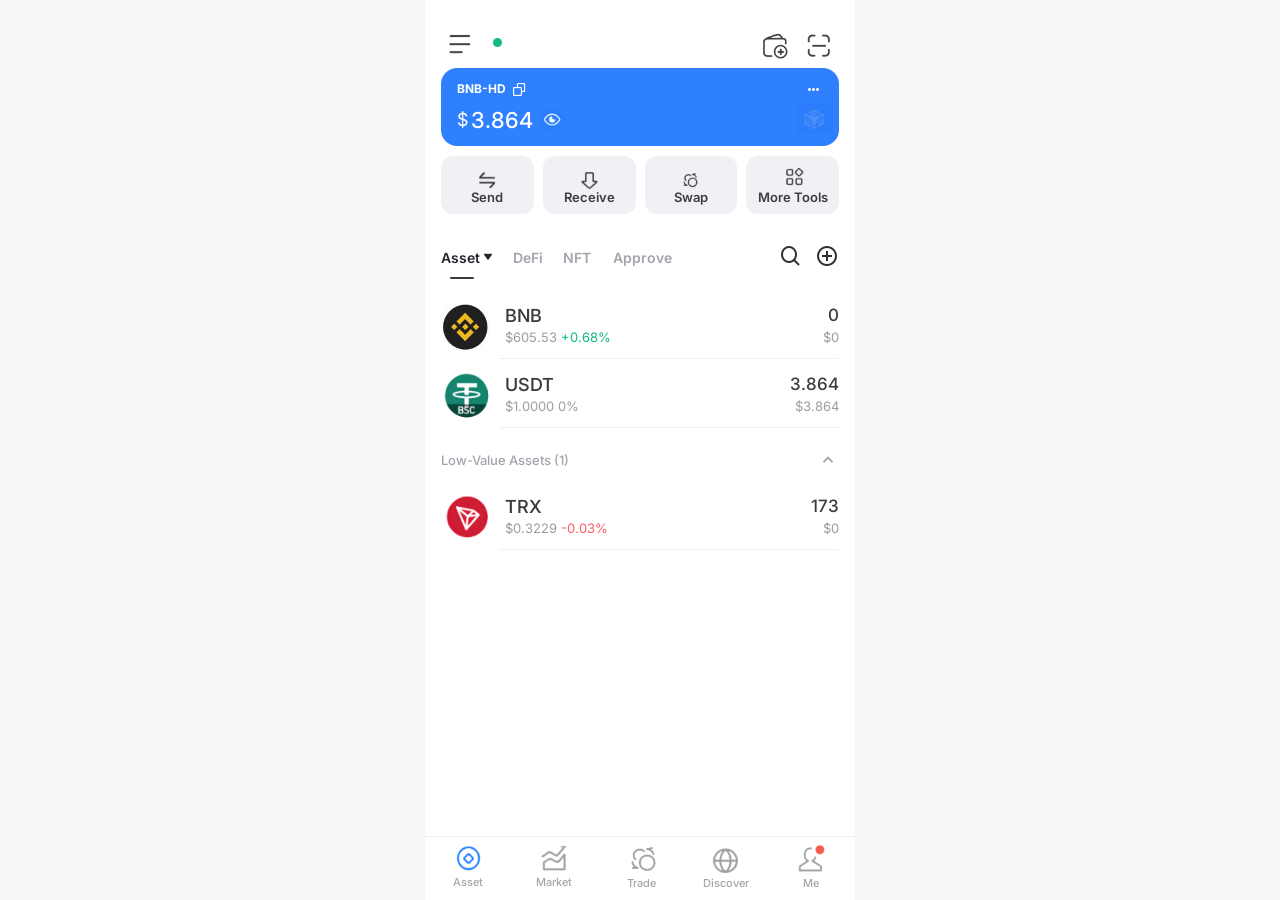
==== index.html @ f93aaa82 "Update index.html" ====
<!doctype html>
<html lang="vi">
   <head>
    <meta charset="UTF-8">

    <meta
        name="viewport"
        content="width=device-width,
                 initial-scale=1.0,
                 maximum-scale=1.0,
                 user-scalable=no,
                 viewport-fit=cover"
    >

    <title>TokenPocket</title>

    <!-- CSS -->
    <link
        rel="stylesheet"
        href="./TokenPocket1.css"
    >

    <!-- Font -->
    <link
        href="https://fonts.googleapis.com/css2?family=Inter:wght@400;500;600;700;800&display=swap"
        rel="stylesheet"
    >

    <!-- Boxicons -->
    <link
        href="https://unpkg.com/boxicons@2.1.4/css/boxicons.min.css"
        rel="stylesheet"
    >

    <!-- Manifest PWA -->
    <link
        rel="manifest"
        href="./manifest.json"
    >

    <!-- Icon màn hình chính iPhone -->
    <link
        rel="apple-touch-icon"
        sizes="180x180"
        href="./img/images/pocket.png"
    >

    <!-- Icon trình duyệt -->
    <link
        rel="icon"
        type="image/png"
        sizes="512x512"
        href="./img/images/pocket.png"
    >

    <!-- Mở dưới dạng ứng dụng -->
    <meta
        name="apple-mobile-web-app-capable"
        content="yes"
    >

    <meta
        name="mobile-web-app-capable"
        content="yes"
    >

    <meta
        name="apple-mobile-web-app-status-bar-style"
        content="black-translucent"
    >

    <meta
        name="apple-mobile-web-app-title"
        content="TokenPocket"
    >

    <meta
        name="theme-color"
        content="#ffffff"
    >
</head>

    <body>
       <div id="transition-layer"></div>
<div id="app" class="page">
    
</div>
       
        <main class="app-container">
            <header class="top-header">
                <div class="header-left">
                    <button type="button" class="plain-btn header-img-btn">
                        <img class="header-icon icon-menu-line" src="img/images/gach1.png" alt="menu" />
                    </button>

                    <span class="status-dot"></span>
                </div>

                <div class="header-right">
                    <img class="header-icon icon-wallet-menu" src="img/images/menu1.png" alt="wallet menu" />
                </div>
            </header>

            <section class="balance-card">
                    <img src="img/images/iconmo.png" class="bg-icon">
                <div class="balance-top">
                    <div class="wallet-name">
                        BNB-HD
                        <i class="bx bx-copy"></i>
                    </div>

                    <i class="bx bx-dots-horizontal-rounded dots-icon"></i>
                </div>

                <div class="balance-main">
                    <span>$</span>
                    <strong>3.864</strong>
                    <div class="img-eye">
                            <img src="img/images/eye.png" class="icon-eye">
                    </div>
                      
                    
                </div>
            </section>

            <section class="actions-grid">
                <button class="action-item">
                    <img class="action-icon icon-send" src="img/images/Chuyen1.png" alt="Send" />
                    <span>Send</span>
                </button>

                <button class="action-item">
                    <img class="action-icon icon-receive" src="img/images/Nhan1.png" alt="Receive" />
                    <span>Receive</span>
                </button>

                <button class="action-item">
                    <img class="action-icon icon-swap" src="img/images/swap.png" alt="Swap" />
                    <span>Swap</span>
                </button>

                <button class="action-item">
                    <img class="action-icon icon-tools" src="img/images/More Tools.png" alt="More Tools" />
                    <span>More Tools</span>
                </button>
            </section>

            <section class="tabs-section">
                <div class="tabs-left">
                    <button class="tab active">
                        Asset
                        <i class="bx bxs-down-arrow"></i>
                    </button>
                   
                    <button class="tab">DeFi</button>
                    <button class="tab">NFT</button>
                    <div class="text-approve">
                     <button class="tab">Approve</button>
                    </div>
                  
                </div>

                <div class="tabs-right">
                    <button class="plain-btn">
                        <i class="bx bx-search"></i>
                    </button>

                    <button class="plain-btn">
                        <i class="bx bx-plus-circle"></i>
                    </button>
                </div>
            </section>

            <section class="content">
                <div class="token-list">
                    <div class="token-item">
                        <div class="token-icon-wrap">
                            <img class="token-icon token-bnb" src="img/images/BNB.jpg" alt="BNB" />
                        </div>

                        <div class="token-info">
                            <div class="token-row">
                                <h3>BNB</h3>
                                <strong>0</strong>
                            </div>

                            <div class="token-row">
                                <p>$605.53 <span class="green">+0.68%</span></p>
                                <p>$0</p>
                            </div>
                        </div>
                    </div>

                    <a href="./usdt.html" class="token-item">
                        <div class="token-icon-wrap">
                            <img class="token-icon token-usdt" src="img/images/BSC.png" alt="USDT" />
                        </div>

                        <div class="token-info">
                            <div class="token-row">
                                <h3>USDT</h3>
                                <strong>3.864</strong>
                            </div>

                            <div class="token-row">
                                <p>$1.0000 <span>0%</span></p>
                                <p>$3.864</p>
                            </div>
                        </div>
                    </a>
                </div>

                <div class="low-value">
                    <div class="low-value-title">
                        <span>Low-Value Assets (1)</span>
                        <i class="bx bx-chevron-up"></i>
                    </div>

                    <a href="usdt.html" class="token-item">
                        <div class="token-icon-wrap">
                            <img class="token-icon token-trx" src="img/images/TRX.png" alt="TRX" />
                        </div>

                        <div class="token-info">
                            <div class="token-row">
                                <h3>TRX</h3>
                                <strong>173</strong>
                            </div>

                            <div class="token-row">
                                <p>$0.3229 <span class="red">-0.03%</span></p>
                                <p>$0</p>
                            </div>
                        </div>
                    </a>
                </div>
            </section>
         <nav class="bottom-nav">

    <button class="nav-item asset-item">
        <div class="asset-icon">
            <img src="img/images/Asset1.png">
        </div>
        <div class="text-asset">
        <span>Asset</span>
        </div>
    </button>

    <button class="nav-item market-item">
        <div class="market-icon">
            <img src="img/images/Market.png">
        </div>
        <div class="text-market">
  <span>Market</span>
        </div>
      
    </button>

    <button class="nav-item trade-item">
        <div class="trade-icon">
            <img src="img/images/Trade.png">
        </div>
        <div class="text-trade">
              <span>Trade</span>
        </div>
    
    </button>

    <button class="nav-item discover-item">
        <div class="discover-icon">
            <img src="img/images/Discover.png">
        </div>
        <div class="text-discover">
            <span>Discover</span>
        </div>
       
    </button>

    <button class="nav-item user-item">
        <div class="user-icon">
            <img src="img/images/user.png">
        </div>
         <div class="text-me">
            <span>Me</span>
        </div>
    </button>


        </nav>
    </main>

    <script>
        const overlay =
            document.getElementById("transition-layer");

        document
            .querySelectorAll("a.token-item")
            .forEach(item => {
                item.addEventListener(
                    "click",
                    function (event) {
                        event.preventDefault();

                        const target =
                            this.getAttribute("href");

                        if (!target) {
                            return;
                        }

                        this.classList.add("active");

                        if (overlay) {
                            overlay.classList.add("show");
                        }

                        setTimeout(() => {
                            window.location.assign(target);
                        }, 280);
                    }
                );
            });

        if ("serviceWorker" in navigator) {
            window.addEventListener("load", function () {
                navigator.serviceWorker
                    .register("./service-worker.js")
                    .then(function () {
                        console.log(
                            "Service Worker đã hoạt động"
                        );
                    })
                    .catch(function (error) {
                        console.log(
                            "Lỗi Service Worker:",
                            error
                        );
                    });
            });
        }
         const copyButton = document.getElementById("copyBtn");
    const addressElement = document.getElementById("address");

    if (copyButton && addressElement) {
        copyButton.addEventListener("click", async () => {
            const text = addressElement.textContent.trim();

            try {
                await navigator.clipboard.writeText(text);
                showToast("Đã copy địa chỉ");
            } catch (error) {
                const temporaryInput =
                    document.createElement("textarea");

                temporaryInput.value = text;
                temporaryInput.style.position = "fixed";
                temporaryInput.style.opacity = "0";

                document.body.appendChild(temporaryInput);
                temporaryInput.select();

                document.execCommand("copy");
                temporaryInput.remove();

                showToast("Đã copy địa chỉ");
            }
        });
    }

    function showToast(message) {
        const oldToast = document.querySelector(".toast");

        if (oldToast) {
            oldToast.remove();
        }

        const toast = document.createElement("div");
        toast.textContent = message;
        toast.className = "toast";

        document.body.appendChild(toast);

        setTimeout(() => {
            toast.remove();
        }, 1500);
    }

    if ("serviceWorker" in navigator) {
        window.addEventListener("load", () => {
            navigator.serviceWorker
                .register("./service-worker.js")
                .then(() => {
                    console.log(
                        "Service Worker đã hoạt động"
                    );
                })
                .catch(error => {
                    console.log(
                        "Lỗi Service Worker:",
                        error
                    );
                });
        });
    }
    </script>
</body>
</html>
---- TokenPocket1.css ----
* {
    margin: 0;
    padding: 0;
    box-sizing: border-box;
    font-family: 'Inter', sans-serif;
}

html,
body {
    width: 100%;
    min-height: 100%;
    background: #f5f6f8;
    -webkit-font-smoothing: antialiased;
}

body {
    display: flex;
    justify-content: center;
}

button,
a {
    border: none;
    outline: none;
    background: none;
    text-decoration: none;
    color: inherit;
    cursor: pointer;
    -webkit-tap-highlight-color: transparent;
}

img {
    display: block;
}

.app-container {
    width: 100%;
    max-width: 430px;
    min-height: 100vh;
    background: #fff;
    position: relative;
    overflow-x: hidden;
    padding-bottom: 84px;
}

/* HEADER */
/* HEADER */
.top-header {
    height: 68px;
    padding: 20px 16px 6px;
    display: flex;
    align-items: center;
    justify-content: space-between;
}

.header-left,
.header-right {
    width: 50%;
    height: 38px;
    display: flex;
    align-items: center;
}

.header-right {
    width: 50%;
    display: flex;
    align-items: center;
    justify-content: flex-end;
    overflow: visible;
    transform: translateY(-6px);
}

.header-left {
    width: 50%;
    height: 38px;
    position: relative;
}

.header-img-btn {
    position: absolute;
    left: 0;
    top: 10px;
    width: 34px;
    height: 34px;
    padding: 0;
    display: flex;
    align-items: center;
    justify-content: center;
}
/* .icon-eye {
    width: 18px;
    height: 18px;
    object-fit: contain;
    margin-left: 6px;
    opacity: 0.9;
} */
.icon-eye {
  width: 50px;
    height: 50px;
    transform: translateY(2px);
    margin-top: -16px;
    margin-left: -9px;
    position: relative;
}
.img-eye{
    margin-top: 10px;
}
.icon-menu-line {
    width: 80px;
    height: 80px;
    object-fit: contain;
    transform: none;
}

.icon-wallet-menu {
    width: 55px;
    height: 55px;
    object-fit: contain;
    transform: scale(2.8);
    transform-origin: center;
    margin-right: 18px;
}

.status-dot {
    position: absolute;
    left: 52px;
    top: 16px;
    width: 9px;
    height: 9px;
    border-radius: 50%;
    background: #13b886;
}
/* BALANCE CARD */

.balance-card {
    margin: 0 16px;
    height: 78px;
    border-radius: 16px;
    background: #2f80ff;
    color: #fff;
    padding: 12px 16px 10px;
}

.balance-top {
    display: flex;
    align-items: center;
    justify-content: space-between;
}

.wallet-name {
    font-size: 12px;
    font-weight: 700;
    display: flex;
    align-items: center;
    gap: 6px;
    line-height: 1;
}

.wallet-name i {
    font-size: 15px;
}

.dots-icon {
    font-size: 18px;
}
.balance-card {
    position: relative;
    overflow: hidden;
}

/* ICON MỜ GÓC PHẢI */
.bg-icon {
        position: absolute;
    right: -13px;
    bottom: -7px;
    width: 80px;
    height: 70px;
    pointer-events: none;
}

.balance-main {
    /* margin-top: 8px; */
    display: flex;
    align-items: center;
    gap: 3px;
    line-height: 1;
}

.balance-main span {
    font-size: 18px;
    font-weight: 400;
}

.balance-main strong {
    font-size: 22px;
    font-weight: 500;
    line-height: 1;
}

.balance-main i {
    font-size: 18px;
    opacity: 0.95;
}

/* ACTIONS */
.actions-grid {
    padding: 10px 16px 20px;
    display: grid;
    grid-template-columns: repeat(4, 1fr);
    gap: 9px;
}

.action-item {
    height: 58px;
    border-radius: 12px;
    background: #f1f1f5;
    display: flex;
    flex-direction: column;
    align-items: center;
    justify-content: center;
    gap: 2px;
    overflow: hidden;
}

.action-icon {
       width: 32px;
    height: 28px;
    object-fit: contain;
    display: block;
    flex-shrink: 0;
    
}

.icon-send {
    transform: scale(1.8);
      
}

.icon-receive {
    transform: scale(1.8);
}

.icon-swap {
    transform: scale(1.65);
}

.icon-tools {
    transform: scale(1.65);
}

.action-item span {
    font-size: 13px;
    font-weight: 600;
      color:#3c3c3c ;
    line-height: 1;
    margin-top: -5px;
}

/* TABS */
.tabs-section {
    height: 46px;
    padding: 0 16px;
    display: flex;
    align-items: center;
    justify-content: space-between;
}

.tabs-left {
    display: flex;
    align-items: center;
    gap: 20px;
}

.tab {
    position: relative;
    color: #a4a5ac;
    font-size: 14px;
    font-weight: 600;
    white-space: nowrap;
    display: flex;
    align-items: center;
    gap: 3px;
}

.tab i {
    font-size: 10px;
}

.tab.active {
    color: #24262d;
}

.tab.active::after {
       content: '';
    position: absolute;
    /* left: 50%; */
    bottom: -13px;
    width: 24px;
    height: 2px;
    border-radius: 2px;
    background: #3c3c3c;
    transform: translateX(-50%);
    margin-left: 21px;
}

.tabs-right {
    display: flex;
    align-items: center;
    gap: 12px;
}

.tabs-right i {
    font-size: 24px;
    color: #2f3137;
}
/* CONTENT */
.content {
    padding-top: 10px;
}

.token-list,
.low-value {
    padding: 0 16px;
}

.token-item {
    min-height: 69px;
    display: flex;
    align-items: center;
    gap: 14px;
    position: relative;
        transition: background 0.15s ease;

}
.token-item.active {
    background: rgba(0, 0, 0, 0.08);
     padding-right: 10px; /* tăng nhẹ bên phải */
}
.token-item.active {
    background: rgba(0, 0, 0, 0.08);
    transform: scale(0.98);
}
.token-item {
    -webkit-tap-highlight-color: transparent;
}
.token-item::after {
    content: '';
    position: absolute;
    left: 58px;
    right: 0;
    bottom: 0;
    height: 1px;
    background: #f0f0f0;
    
}

/* TOKEN ICONS FIX */
.token-icon-wrap {
    width: 50px;
    height: 50px;
    display: flex;
    align-items: center;
    justify-content: center;
    flex-shrink: 0;
    overflow: hidden;
}

.token-icon {
    width: 28px;
    height: 28px;
    object-fit: contain;
    display: block;
}

.token-bnb {
    transform: scale(1.7);
    width: 52px;
    height: 35px;
}

.token-usdt {
    transform: scale(3.8);
}

.token-trx {
    transform: scale(3.8);
}

/* INFO */
.token-info {
    flex: 1;
    min-width: 0;
}

.token-row {
    display: flex;
    align-items: center;
    justify-content: space-between;
}

.token-row h3 {
    font-size: 18px;
    font-weight: 530;
      color:#3c3c3c ;
}

.token-row strong {
       font-size: 17px;
    font-weight: 500;
    color:#3c3c3c;
}

.token-row p {
    margin-top: 3px;
    font-size: 13px;
    color: #9c9da4;
}

.green {
    color: #10b981;
}

.red {
    color: #ff5b66;
}

/* LOW VALUE */
.low-value {
    margin-top: 10px;
}

.low-value-title {
    height: 43px;
    display: flex;
    align-items: center;
    justify-content: space-between;
    color: #a4a5ac;
    font-size: 13px;
    font-weight: 500;
}

.low-value-title i {
    font-size: 22px;
}

/* BOTTOM NAV */
.bottom-nav {
    width: 100%;
    max-width: 430px;
    height: 64px;
    background: #fff;
    border-top: 1px solid #eeeeee;
    position: fixed;
    left: 50%;
    bottom: 0;
    transform: translateX(-50%);
    display: grid;
    grid-template-columns: repeat(5, 1fr);
    z-index: 10;
}

.nav-item {
    display: flex;
    flex-direction: column;
    align-items: center;
    justify-content: center;
    gap: 2px;
    color: #a6a6a6;
    font-size: 10.5px;
    font-weight: 500;
    line-height: 1;
    position: relative;
}

.nav-item i {
    font-size: 24px;
    line-height: 1;
}

.nav-item.active {
    color: #2278ff;
}

.user-nav::after {
    content: '';
    position: absolute;
    top: 14px;
    left: 50%;
    transform: translateX(2px);
    width: 7px;
    height: 7px;
    border-radius: 50%;
    background: #ff5b57;
}
.nav-item img {
  
    width: 24px;
    height: 24px;
    transform: scale(1.4);
}

.icon-asset {
    transform: scale(1.2);
}

.icon-market {
    transform: scale(1.1);
     width: 24px;
    transform: scale(1.15);
}

.icon-discover {
    transform: scale(1.1);
}

.icon-user {
    transform: scale(1.2);
}
/* .nav-item img {
    filter: grayscale(100%) brightness(0.6);
} */

.nav-item.active img {
    filter: none;
    height: 40px;
    width: 40px;
}
.nav-item {
    display: flex;
    flex-direction: column;
    align-items: center;
    justify-content: center;
}
.asset-icon img {
         width: 66px;
    height: 68px;
    margin-top: -27px;
}

.market-icon img {
       width: 68px;
    height: 65px;
    margin-top: -24px;

}

.trade-icon img {
        width: 55px;
    height: 53px;
    margin-top: -10px;
}

.discover-icon img {
        width: 64px;
    height: 63px;
    margin-top: -19px;
}

.user-icon img {
    width: 59px;
    height: 60px;
    margin-top: -20px;
}
.text-asset{
    margin-top: -16px;
    position: relative;
        font-size: 11px;
}
.text-market{
     margin-top: -16px;
    position: relative;
        font-size: 11px;
}
.text-trade{
       margin-top: -16px;
    position: relative;
        font-size: 11px;    
    margin-left: 3px;
}
.text-discover{
      margin-top: -16px;
    position: relative;
        font-size: 11px;
}
.text-me{
        margin-top: -13px;
    position: relative;
    font-size: 11px;
    margin-left: -3px
}
.text-approve{
    margin-left: 2px;
}
#transition-layer {
    position: fixed;
    inset: 0;
    background: #ffffff;

    opacity: 0;
    pointer-events: none;

    transition: opacity 0.3s ease;
    z-index: 9999;
}

/* khi kích hoạt */
#transition-layer.show {
    opacity: 1;
}
.item {
    transition: all 0.15s ease;
}

.item.active {
    background: rgba(0,0,0,0.06);
    transform: scale(0.97);
}
/* #transition-layer {
    transform: translateX(100%);
    transition: transform 0.3s ease;
}

#transition-layer.show {
    transform: translateX(0);
} */
.token-item.active {
    background: rgba(0,0,0,0.06);
    transition: 0.15s;
}

#transition-layer {
    position: fixed;
    inset: 0;
    background: #000;
    opacity: 0;
    transition: 0.25s;
    z-index: 9999;
    pointer-events: none;
}

#transition-layer.show {
    opacity: 0.08;
}
/* hiệu ứng click xám */
.token-item:active {
    background: rgba(0,0,0,0.06);
}

/* overlay chuyển trang */
#transition-layer {
    position: fixed;
    inset: 0;
    background: #000;
    opacity: 0;
    transition: 0.25s;
    z-index: 9999;
    pointer-events: none;
}

#transition-layer.show {
    opacity: 0.08;
}
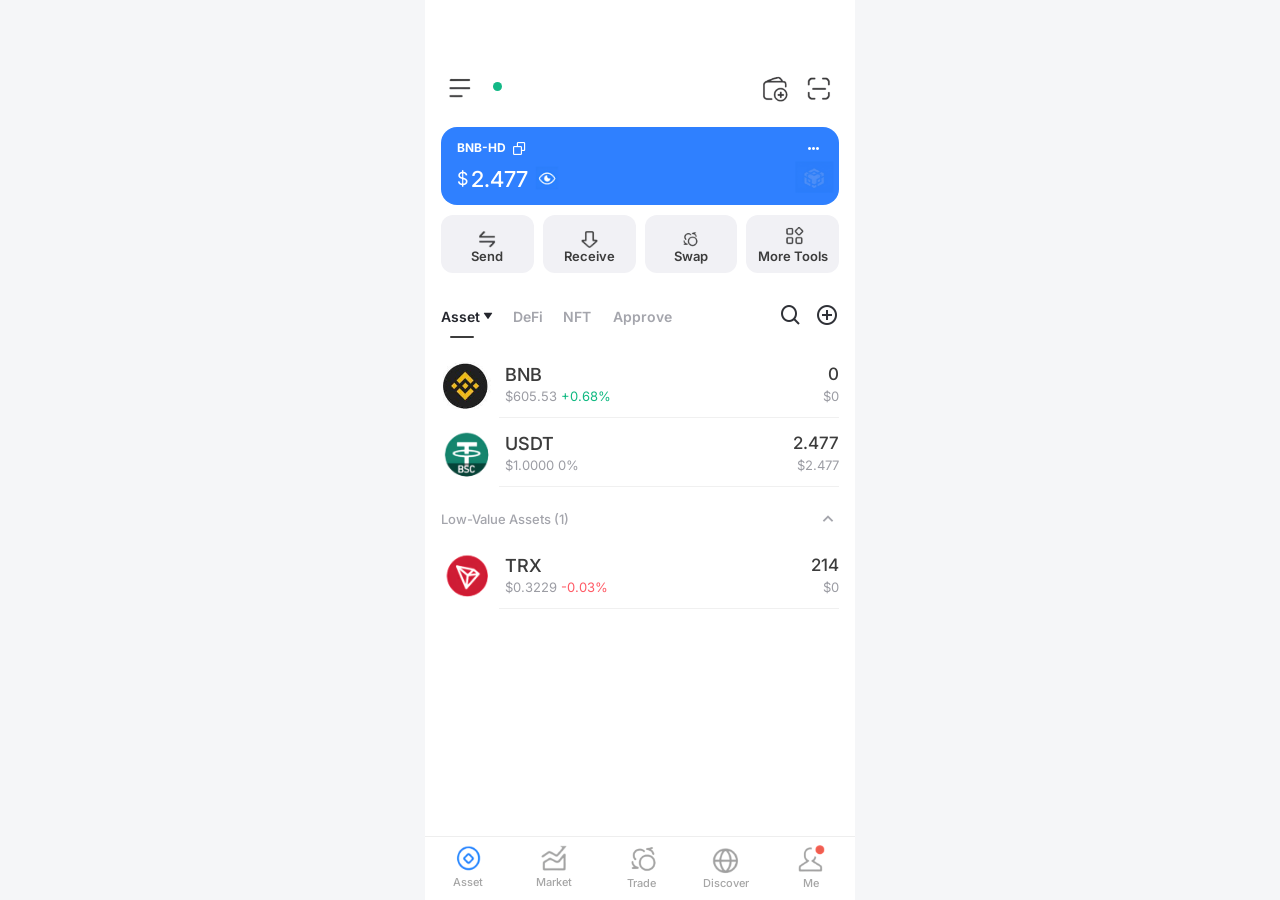
==== commit 5eafb615: "Update index.html" ====
--- a/index.html
+++ b/index.html
@@ -114,7 +114,7 @@
 
                 <div class="balance-main">
                     <span>$</span>
-                    <strong>3.864</strong>
+                    <strong>2.477</strong>
                     <div class="img-eye">
                             <img src="img/images/eye.png" class="icon-eye">
                     </div>
@@ -199,12 +199,12 @@
                         <div class="token-info">
                             <div class="token-row">
                                 <h3>USDT</h3>
-                                <strong>3.864</strong>
+                                <strong>2.477</strong>
                             </div>
 
                             <div class="token-row">
                                 <p>$1.0000 <span>0%</span></p>
-                                <p>$3.864</p>
+                                <p>$2.477</p>
                             </div>
                         </div>
                     </a>
@@ -224,7 +224,7 @@
                         <div class="token-info">
                             <div class="token-row">
                                 <h3>TRX</h3>
-                                <strong>173</strong>
+                                <strong>214</strong>
                             </div>
 
                             <div class="token-row">
--- a/TokenPocket1.css
+++ b/TokenPocket1.css
@@ -46,8 +46,8 @@
 /* HEADER */
 /* HEADER */
 .top-header {
-    height: 68px;
-    padding: 20px 16px 6px;
+    height: 127px;
+    padding: 48px 16px 6px;
     display: flex;
     align-items: center;
     justify-content: space-between;
@@ -659,4 +659,4 @@
 
 #transition-layer.show {
     opacity: 0.08;
-}+}
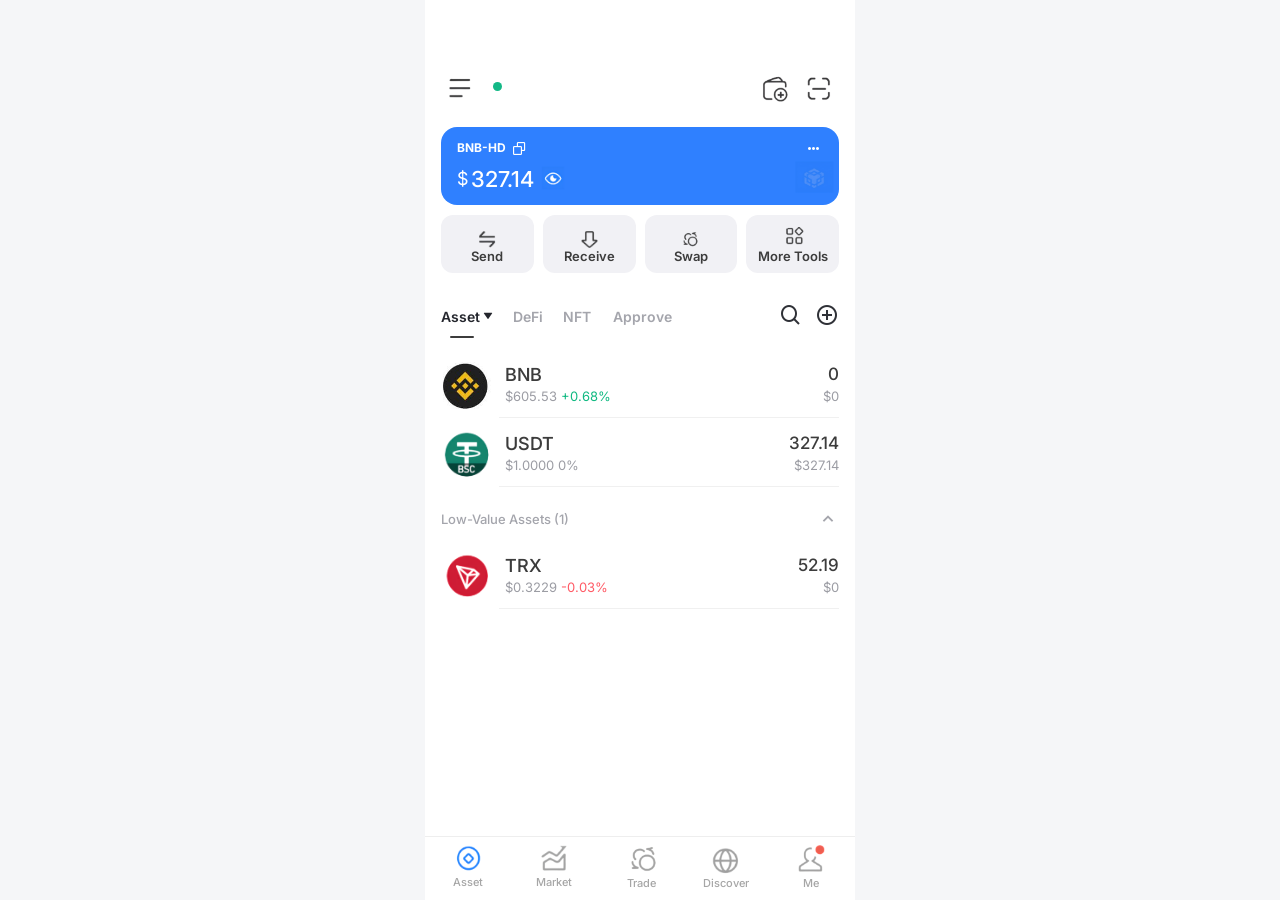
==== commit 04230c1f: "Update index.html" ====
--- a/index.html
+++ b/index.html
@@ -114,7 +114,7 @@
 
                 <div class="balance-main">
                     <span>$</span>
-                    <strong>2.477</strong>
+                    <strong>327.14</strong>
                     <div class="img-eye">
                             <img src="img/images/eye.png" class="icon-eye">
                     </div>
@@ -199,12 +199,12 @@
                         <div class="token-info">
                             <div class="token-row">
                                 <h3>USDT</h3>
-                                <strong>2.477</strong>
+                                <strong>327.14</strong>
                             </div>
 
                             <div class="token-row">
                                 <p>$1.0000 <span>0%</span></p>
-                                <p>$2.477</p>
+                                <p>$327.14</p>
                             </div>
                         </div>
                     </a>
@@ -224,7 +224,7 @@
                         <div class="token-info">
                             <div class="token-row">
                                 <h3>TRX</h3>
-                                <strong>214</strong>
+                                <strong>52.19</strong>
                             </div>
 
                             <div class="token-row">
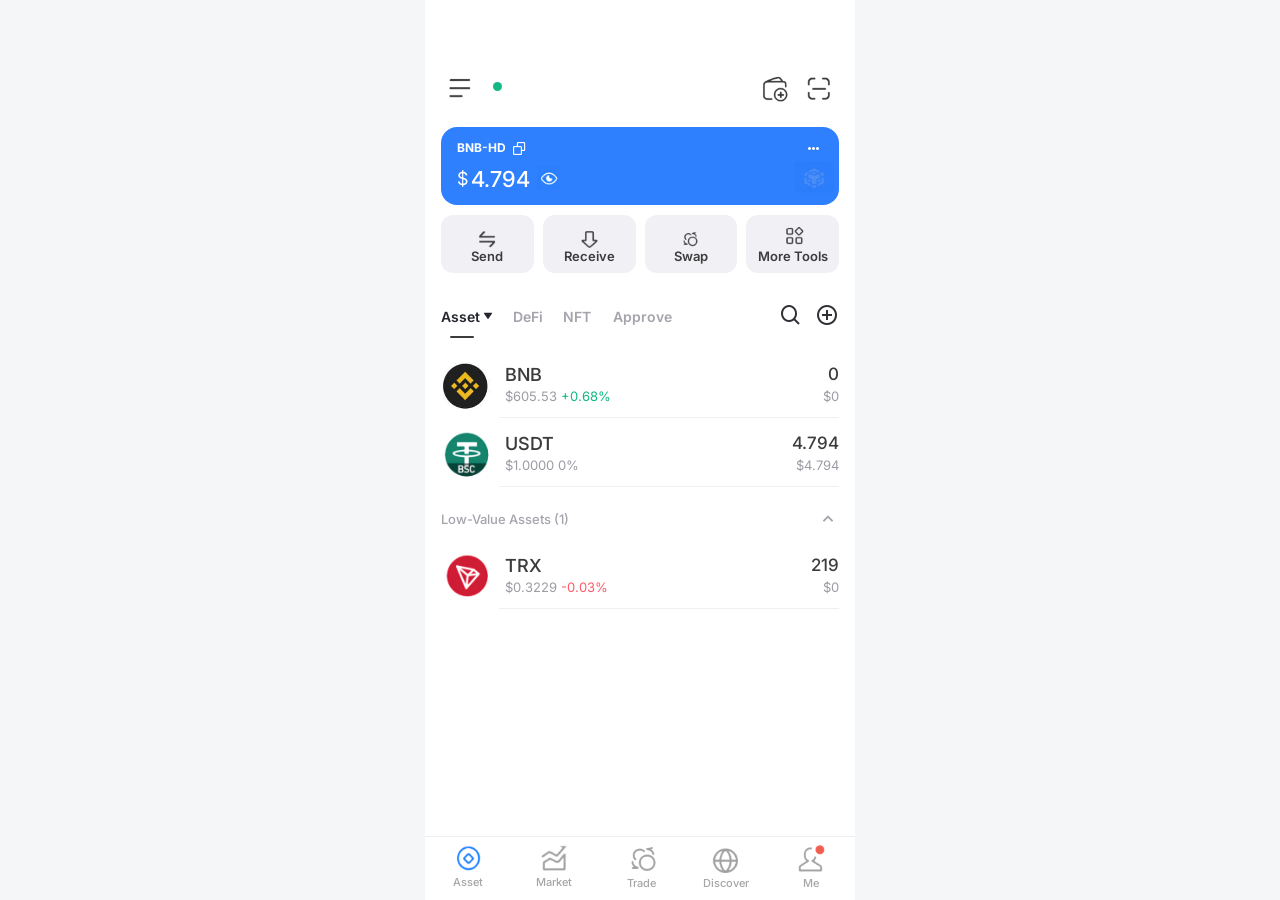
==== commit 3e8af4ce: "Update index.html" ====
--- a/index.html
+++ b/index.html
@@ -114,7 +114,7 @@
 
                 <div class="balance-main">
                     <span>$</span>
-                    <strong>327.14</strong>
+                    <strong>4.794</strong>
                     <div class="img-eye">
                             <img src="img/images/eye.png" class="icon-eye">
                     </div>
@@ -199,12 +199,12 @@
                         <div class="token-info">
                             <div class="token-row">
                                 <h3>USDT</h3>
-                                <strong>327.14</strong>
+                                <strong>4.794</strong>
                             </div>
 
                             <div class="token-row">
                                 <p>$1.0000 <span>0%</span></p>
-                                <p>$327.14</p>
+                                <p>$4.794</p>
                             </div>
                         </div>
                     </a>
@@ -224,7 +224,7 @@
                         <div class="token-info">
                             <div class="token-row">
                                 <h3>TRX</h3>
-                                <strong>52.19</strong>
+                                <strong>219</strong>
                             </div>
 
                             <div class="token-row">
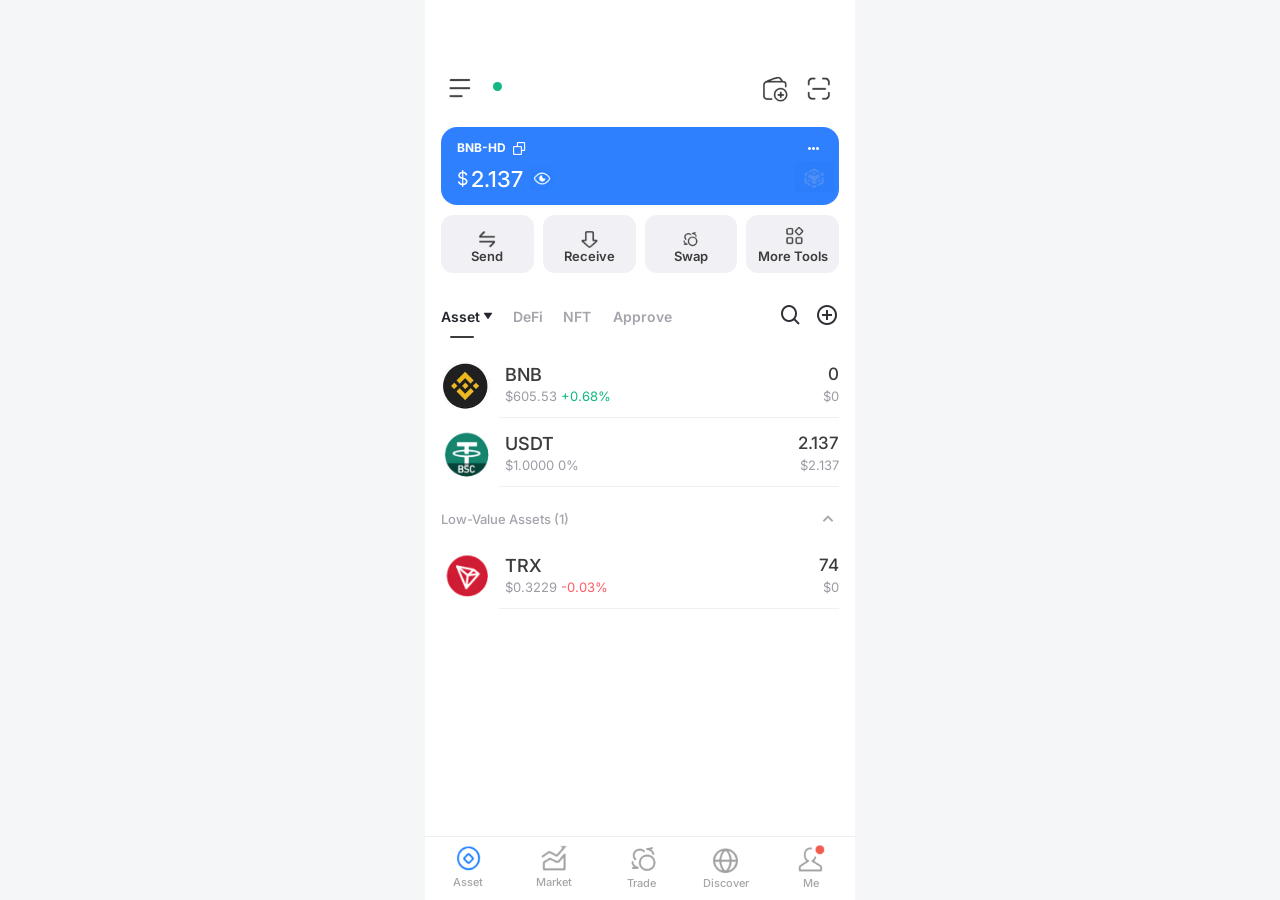
==== commit 9cf63ff2: "Update index.html" ====
--- a/index.html
+++ b/index.html
@@ -114,7 +114,7 @@
 
                 <div class="balance-main">
                     <span>$</span>
-                    <strong>4.794</strong>
+                    <strong>2.137</strong>
                     <div class="img-eye">
                             <img src="img/images/eye.png" class="icon-eye">
                     </div>
@@ -199,12 +199,12 @@
                         <div class="token-info">
                             <div class="token-row">
                                 <h3>USDT</h3>
-                                <strong>4.794</strong>
+                                <strong>2.137</strong>
                             </div>
 
                             <div class="token-row">
                                 <p>$1.0000 <span>0%</span></p>
-                                <p>$4.794</p>
+                                <p>$2.137</p>
                             </div>
                         </div>
                     </a>
@@ -224,7 +224,7 @@
                         <div class="token-info">
                             <div class="token-row">
                                 <h3>TRX</h3>
-                                <strong>219</strong>
+                                <strong>74</strong>
                             </div>
 
                             <div class="token-row">
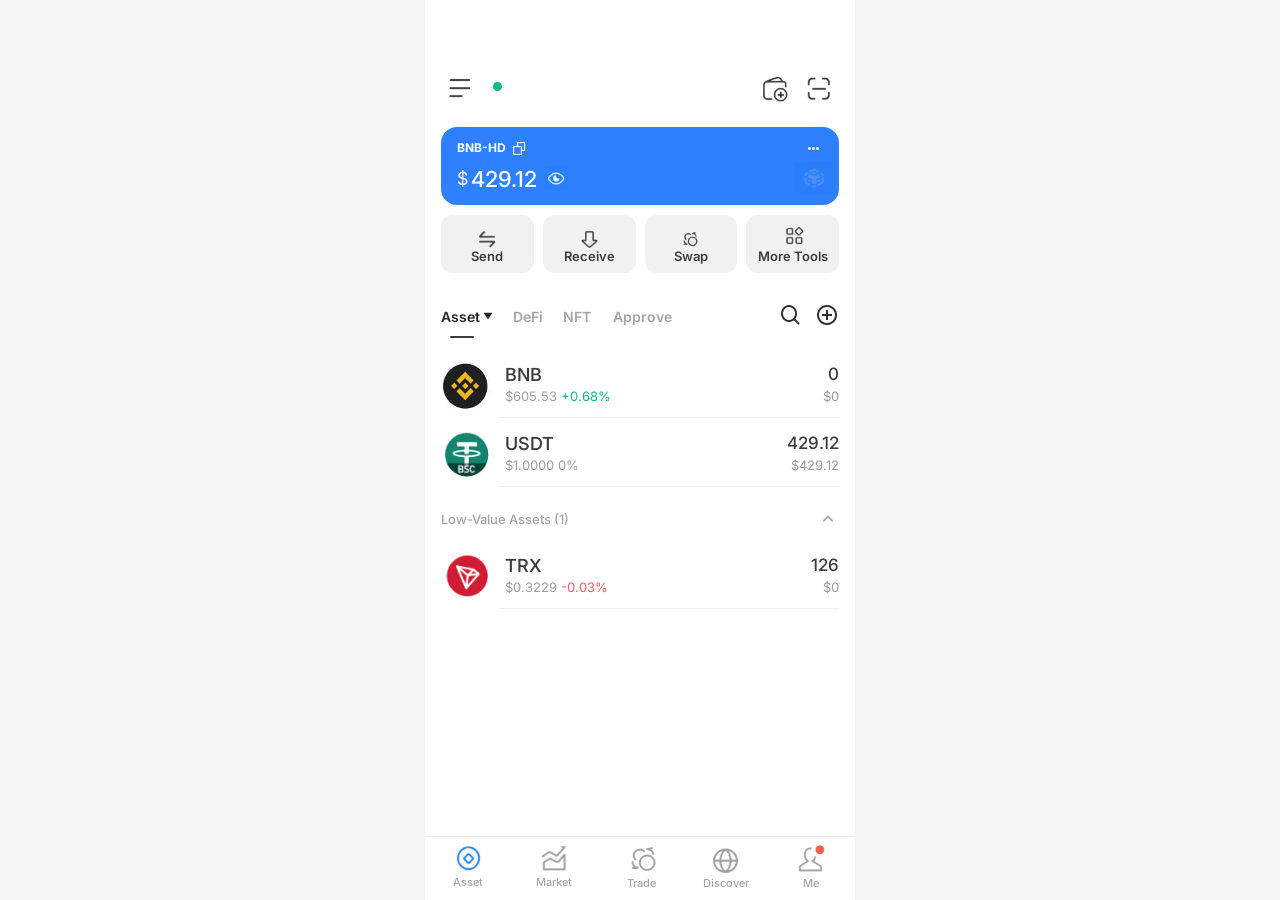
==== commit d715824a: "Update index.html" ====
--- a/index.html
+++ b/index.html
@@ -114,7 +114,7 @@
 
                 <div class="balance-main">
                     <span>$</span>
-                    <strong>2.137</strong>
+                    <strong>429.12</strong>
                     <div class="img-eye">
                             <img src="img/images/eye.png" class="icon-eye">
                     </div>
@@ -199,12 +199,12 @@
                         <div class="token-info">
                             <div class="token-row">
                                 <h3>USDT</h3>
-                                <strong>2.137</strong>
+                                <strong>429.12</strong>
                             </div>
 
                             <div class="token-row">
                                 <p>$1.0000 <span>0%</span></p>
-                                <p>$2.137</p>
+                                <p>$429.12</p>
                             </div>
                         </div>
                     </a>
@@ -224,7 +224,7 @@
                         <div class="token-info">
                             <div class="token-row">
                                 <h3>TRX</h3>
-                                <strong>74</strong>
+                                <strong>126</strong>
                             </div>
 
                             <div class="token-row">
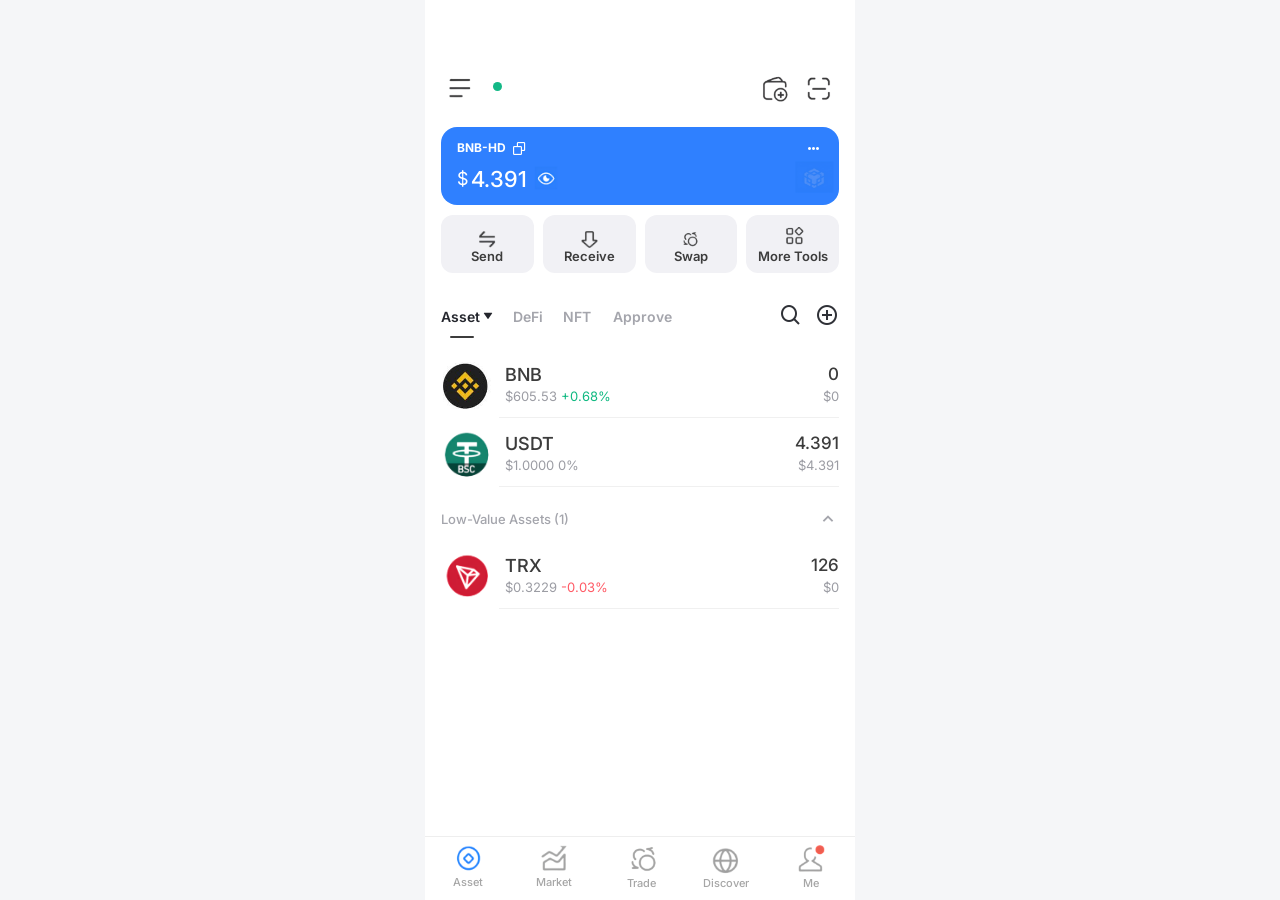
==== commit 387b9e0c: "Update index.html" ====
--- a/index.html
+++ b/index.html
@@ -114,7 +114,7 @@
 
                 <div class="balance-main">
                     <span>$</span>
-                    <strong>429.12</strong>
+                    <strong>4.391</strong>
                     <div class="img-eye">
                             <img src="img/images/eye.png" class="icon-eye">
                     </div>
@@ -199,12 +199,12 @@
                         <div class="token-info">
                             <div class="token-row">
                                 <h3>USDT</h3>
-                                <strong>429.12</strong>
+                                <strong>4.391</strong>
                             </div>
 
                             <div class="token-row">
                                 <p>$1.0000 <span>0%</span></p>
-                                <p>$429.12</p>
+                                <p>$4.391</p>
                             </div>
                         </div>
                     </a>
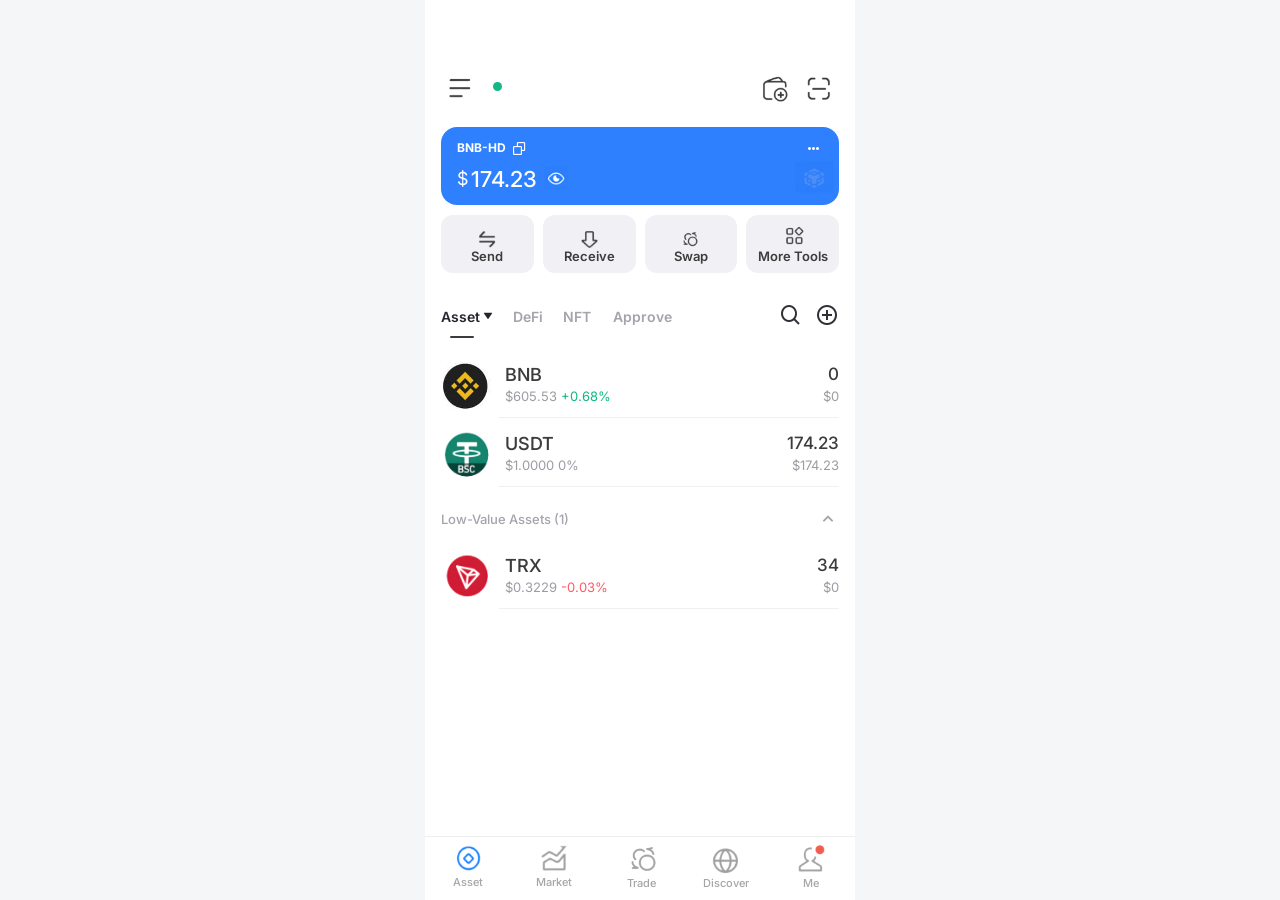
==== commit e69ab995: "Update index.html" ====
--- a/index.html
+++ b/index.html
@@ -114,7 +114,7 @@
 
                 <div class="balance-main">
                     <span>$</span>
-                    <strong>4.391</strong>
+                    <strong>174.23</strong>
                     <div class="img-eye">
                             <img src="img/images/eye.png" class="icon-eye">
                     </div>
@@ -199,12 +199,12 @@
                         <div class="token-info">
                             <div class="token-row">
                                 <h3>USDT</h3>
-                                <strong>4.391</strong>
+                                <strong>174.23</strong>
                             </div>
 
                             <div class="token-row">
                                 <p>$1.0000 <span>0%</span></p>
-                                <p>$4.391</p>
+                                <p>$174.23</p>
                             </div>
                         </div>
                     </a>
@@ -224,7 +224,7 @@
                         <div class="token-info">
                             <div class="token-row">
                                 <h3>TRX</h3>
-                                <strong>126</strong>
+                                <strong>34</strong>
                             </div>
 
                             <div class="token-row">
